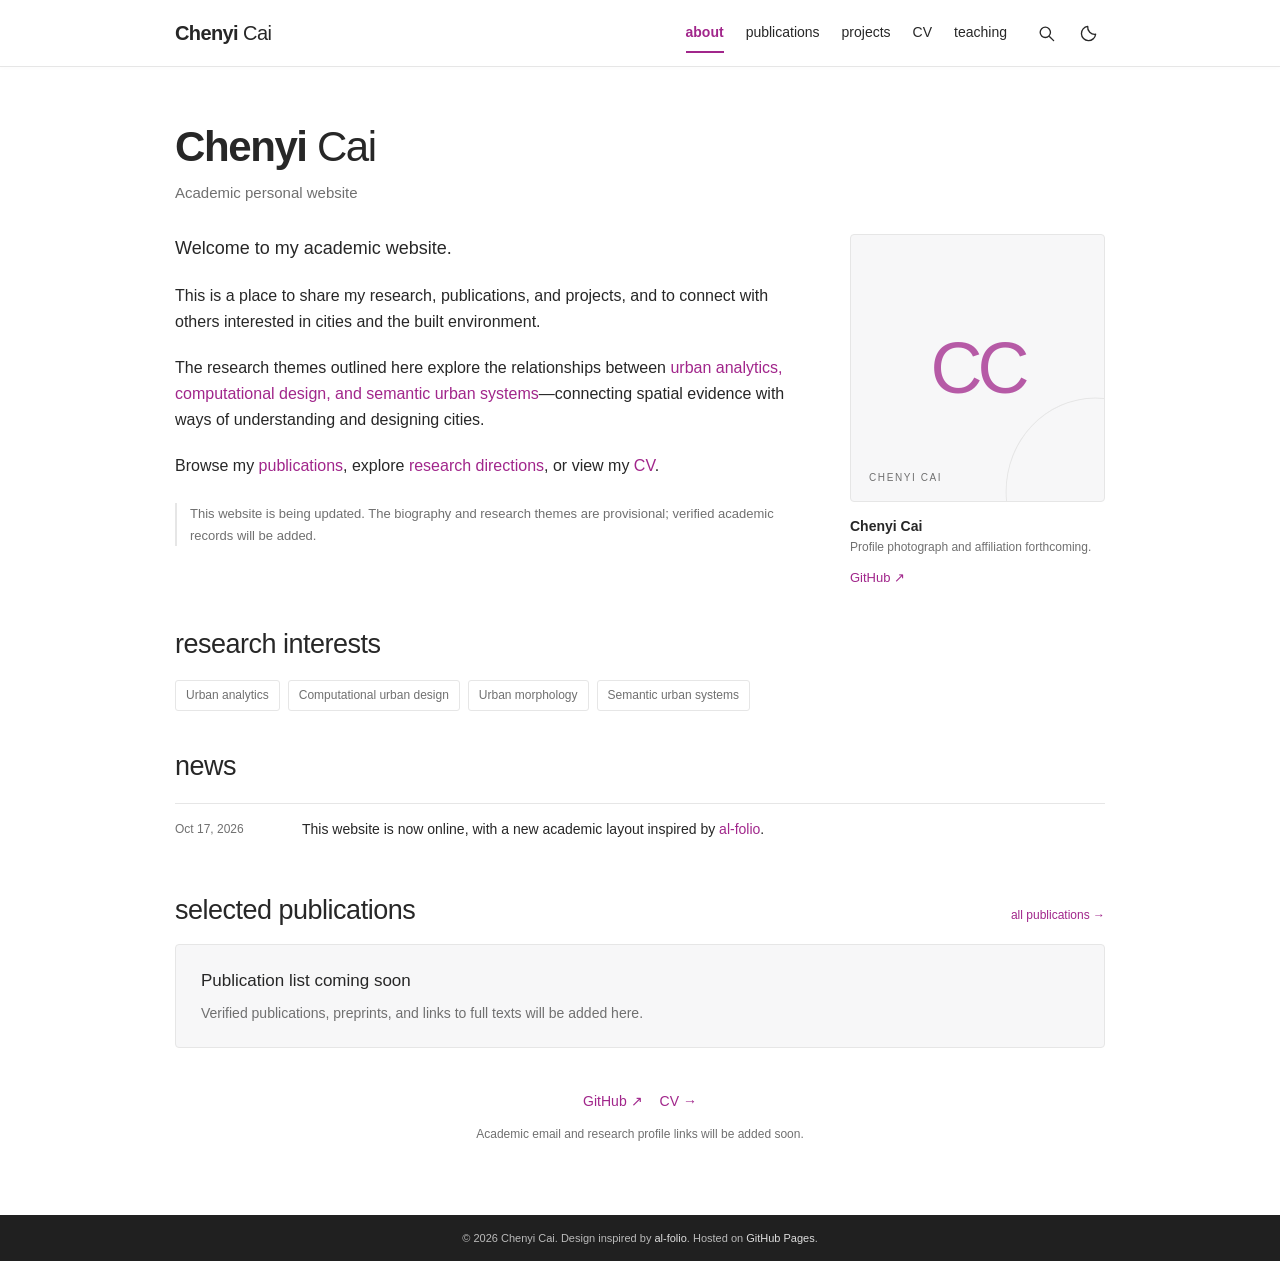
==== index.html @ 17c0b24f "Redesign academic site with al-folio-inspired English pages" ====
<!doctype html>
<html lang="en"><head><meta charset="utf-8"><meta name="viewport" content="width=device-width, initial-scale=1"><meta name="description" content="The academic personal website of Chenyi Cai. Research, publications, projects, CV, and teaching."><meta name="theme-color" content="#ffffff"><title>Chenyi Cai</title><link rel="canonical" href="https://chenyicai09.github.io/"><link rel="stylesheet" href="folio.css"><script src="folio.js" defer></script></head>
<body id="top" class="home"><a class="skip-link" href="#main">Skip to content</a>
<header class="site-header"><div class="nav-wrap"><a class="brand" href="./" aria-label="Chenyi Cai home"><strong>Chenyi</strong> Cai</a><nav class="site-nav" id="navigation" aria-label="Main navigation"><a href="./" aria-current="page">about</a><a href="publications.html">publications</a><a href="projects.html">projects</a><a href="cv.html">CV</a><a href="teaching.html">teaching</a></nav><div class="nav-tools"><button class="icon-button" data-search aria-label="Search website" title="Search (Ctrl / ⌘ K)"><svg viewBox="0 0 24 24" aria-hidden="true"><circle cx="10.5" cy="10.5" r="6.5"/><path d="m16 16 5 5"/></svg></button><button class="icon-button" data-theme aria-label="Switch color theme" aria-pressed="false"><svg viewBox="0 0 24 24" aria-hidden="true"><path d="M21 13a9 9 0 0 1-10-10 9 9 0 1 0 10 10Z"/></svg></button><button class="icon-button menu-toggle" data-menu aria-label="Toggle navigation" aria-controls="navigation" aria-expanded="false"><svg viewBox="0 0 24 24" aria-hidden="true"><path d="M4 6h16M4 12h16M4 18h16"/></svg></button></div></div></header>
<main class="container" id="main">
    <header class="page-heading"><h1><strong>Chenyi</strong> Cai</h1><p class="page-description">Academic personal website</p></header>
    <div class="profile-layout"><div class="biography">
      <p class="lead">Welcome to my academic website.</p>
      <p>This is a place to share my research, publications, and projects, and to connect with others interested in cities and the built environment.</p>
      <p>The research themes outlined here explore the relationships between <a href="projects.html">urban analytics, computational design, and semantic urban systems</a>—connecting spatial evidence with ways of understanding and designing cities.</p>
      <p>Browse my <a href="publications.html">publications</a>, explore <a href="projects.html">research directions</a>, or view my <a href="cv.html">CV</a>.</p>
      <p class="bio-note">This website is being updated. The biography and research themes are provisional; verified academic records will be added.</p>
    </div><figure class="profile-card"><div class="portrait" role="img" aria-label="CC monogram; profile photograph to be added"><span class="portrait-initials">CC</span><span class="portrait-label">Chenyi Cai</span></div><figcaption><strong>Chenyi Cai</strong><br>Profile photograph and affiliation forthcoming.<br><a class="profile-link" href="https://github.com/chenyicai09">GitHub ↗</a></figcaption></figure></div>
    <section class="section" aria-labelledby="research-title"><h2 id="research-title">research interests</h2><div class="topics"><span class="topic">Urban analytics</span><span class="topic">Computational urban design</span><span class="topic">Urban morphology</span><span class="topic">Semantic urban systems</span></div></section>
    <section class="section" aria-labelledby="news-title"><h2 id="news-title">news</h2><div class="news-row"><time datetime="2026-10-17">Oct 17, 2026</time><p>This website is now online, with a new academic layout inspired by <a href="https://github.com/alshedivat/al-folio">al-folio</a>.</p></div></section>
    <section class="section" aria-labelledby="selected-title"><div class="section-header"><h2 id="selected-title">selected publications</h2><a href="publications.html">all publications →</a></div><div class="empty-state"><h3>Publication list coming soon</h3><p>Verified publications, preprints, and links to full texts will be added here.</p></div></section>
    <div class="social-row"><a href="https://github.com/chenyicai09">GitHub ↗</a><a href="cv.html">CV →</a></div><p class="social-caption">Academic email and research profile links will be added soon.</p></main><footer class="site-footer"><p>© <span data-year>2026</span> Chenyi Cai. Design inspired by <a href="https://github.com/alshedivat/al-folio">al-folio</a>. Hosted on <a href="https://pages.github.com/">GitHub Pages</a>.</p></footer>
<dialog class="search-dialog" aria-label="Search website"><div class="search-top"><input id="site-search" type="search" placeholder="Search pages…" aria-label="Search pages" autocomplete="off"><button class="icon-button" data-close-search aria-label="Close search"><svg viewBox="0 0 24 24" aria-hidden="true"><path d="m6 6 12 12M6 18 18 6"/></svg></button></div><p class="search-hint" id="search-count" role="status" aria-live="polite"></p><ul class="search-results"></ul></dialog></body></html>
---- folio.css ----
:root{color-scheme:light;--bg:#fff;--text:#272727;--muted:#707070;--accent:#a1268b;--line:#e6e6e6;--soft:#f7f7f8;--header:rgba(255,255,255,.96);--footer:#202020}
*{box-sizing:border-box}html{scroll-behavior:smooth;scroll-padding-top:90px}body{margin:0;font-family:-apple-system,BlinkMacSystemFont,"Segoe UI",Roboto,Helvetica,Arial,sans-serif;font-size:16px;line-height:1.65;color:var(--text);background:var(--bg);min-height:100vh;display:flex;flex-direction:column}body.dark{color-scheme:dark;--bg:#1c1c1d;--text:#e4e4e4;--muted:#aaa;--accent:#e181cf;--line:#38383b;--soft:#252526;--header:rgba(28,28,29,.96);--footer:#141414}a{color:var(--accent);text-decoration:none}a:hover{text-decoration:underline}button,input{font:inherit}button{cursor:pointer}button,a,input{touch-action:manipulation}button:focus-visible,a:focus-visible,input:focus-visible{outline:2px solid var(--accent);outline-offset:5px}[hidden]{display:none!important}.skip-link{position:fixed;top:-100px;left:16px;background:var(--bg);padding:8px 16px;z-index:100}.skip-link:focus{top:12px}
.site-header{position:sticky;top:0;z-index:30;border-bottom:1px solid var(--line);box-shadow:0 1px 4px #00000005;background:var(--header);backdrop-filter:blur(12px)}.nav-wrap{max-width:980px;margin:auto;min-height:66px;padding:0 25px;display:flex;align-items:center;gap:22px}.brand{font-size:20px;letter-spacing:-.6px;color:var(--text);white-space:nowrap;font-weight:300}.brand strong{font-weight:650}.brand:hover{text-decoration:none}.site-nav{display:flex;gap:22px;margin-left:auto;align-items:center}.site-nav a{font-size:14px;color:var(--text);padding:19px 0;position:relative}.site-nav a[aria-current=page]{color:var(--accent);font-weight:600}.site-nav a[aria-current=page]:after{content:"";position:absolute;bottom:11px;left:0;right:0;height:2px;background:var(--accent)}.nav-tools{display:flex;gap:8px}.icon-button{display:grid;place-items:center;width:34px;height:36px;border:0;border-radius:5px;color:var(--text);background:transparent}.icon-button:hover{background:var(--soft)}.icon-button svg{width:19px;height:19px;fill:none;stroke:currentColor;stroke-width:1.7;stroke-linecap:round;stroke-linejoin:round}.menu-toggle{display:none}.container{width:min(100%,980px);padding:0 25px;margin:0 auto}main.container{flex:1;padding-top:48px;padding-bottom:70px}.page-heading{margin:0 0 28px}.page-heading h1{font-size:42px;font-weight:300;letter-spacing:-1.4px;line-height:1.2;margin:0 0 9px}.page-heading h1 strong{font-weight:650}.page-description{color:var(--muted);margin:0;font-size:15px}.profile-layout{display:grid;grid-template-columns:minmax(0,1fr) 255px;gap:42px}.biography p{margin:0 0 19px}.lead{font-size:18px;line-height:1.65}.bio-note{font-size:13px;color:var(--muted);border-left:2px solid var(--line);padding-left:13px;margin-top:24px!important}.profile-card{margin:0}.portrait{aspect-ratio:1/1.05;background:var(--soft);border:1px solid var(--line);border-radius:4px;display:grid;place-items:center;position:relative;overflow:hidden}.portrait:after{content:"";position:absolute;width:70%;height:70%;border:1px solid var(--line);border-radius:50%;transform:translate(45%,45%);right:0;bottom:0}.portrait-initials{font-size:72px;font-weight:200;letter-spacing:-5px;color:var(--accent);opacity:.75}.portrait-label{position:absolute;bottom:14px;left:18px;font-size:10px;letter-spacing:1.6px;text-transform:uppercase;color:var(--muted)}.profile-card figcaption{font-size:12px;line-height:1.65;color:var(--muted);margin-top:13px}.profile-card figcaption strong{color:var(--text);font-weight:600;font-size:14px}.profile-link{display:inline-flex;gap:6px;align-items:center;margin-top:9px;font-size:13px}.section{margin-top:38px}.section h2{font-size:27px;font-weight:400;line-height:1.3;margin:0 0 18px;letter-spacing:-.5px}.section-header{display:flex;justify-content:space-between;gap:20px;align-items:baseline}.section-header a{font-size:12px;white-space:nowrap}.section-header h2{margin-bottom:16px}.topics{display:flex;gap:8px;flex-wrap:wrap}.topic{font-size:12px;border:1px solid var(--line);border-radius:3px;padding:5px 10px;color:var(--muted);background:var(--bg)}.news-row{display:grid;grid-template-columns:105px 1fr;gap:22px;font-size:14px;border-top:1px solid var(--line);padding:14px 0}.news-row time{font-size:12px;color:var(--muted);padding-top:2px;white-space:nowrap}.news-row p{margin:0}.empty-state{border:1px solid var(--line);border-radius:4px;padding:22px 25px;background:var(--soft)}.empty-state h3{margin:0 0 7px;font-size:17px;font-weight:500}.empty-state p{margin:0;font-size:14px;color:var(--muted)}.social-row{display:flex;justify-content:center;gap:17px;align-items:center;margin:42px 0 12px}.social-row a{font-size:14px}.social-caption{text-align:center;color:var(--muted);font-size:12px;margin:0}
.page-intro{max-width:730px;color:var(--muted);margin:0 0 28px;font-size:15px}.subtle-label{text-transform:uppercase;letter-spacing:1.4px;font-size:10px;font-weight:600;color:var(--muted);margin:0 0 12px}.project-grid{display:grid;grid-template-columns:repeat(3,minmax(0,1fr));gap:20px}.project-card{border:1px solid var(--line);border-radius:4px;overflow:hidden}.project-body{padding:20px}.project-card h3{margin:0 0 9px;font-size:18px;font-weight:500;line-height:1.35}.project-card p{margin:0;color:var(--muted);font-size:13px}.project-art{height:145px;background:var(--soft);display:grid;place-items:center;overflow:hidden}.project-art svg{width:150px;height:110px;color:var(--accent);stroke:currentColor;fill:none;stroke-width:1.2;opacity:.65}.project-note{font-size:12px;color:var(--muted);margin-top:16px}.cv-layout{display:grid;grid-template-columns:145px 1fr;gap:35px}.cv-toc{position:sticky;top:100px;align-self:start;display:grid;gap:12px;font-size:13px;border-left:1px solid var(--line);padding-left:15px}.cv-toc a{color:var(--muted)}.cv-section{border:1px solid var(--line);border-radius:4px;padding:23px 26px;margin-bottom:20px;scroll-margin-top:90px}.cv-section h2{font-size:23px;font-weight:400;letter-spacing:-.4px;margin:0 0 15px}.cv-section p{margin:0;font-size:14px;color:var(--muted)}.cv-section dl{display:grid;grid-template-columns:100px 1fr;gap:8px;font-size:14px;margin:0}.cv-section dt{font-weight:600}.cv-section dd{margin:0;overflow-wrap:anywhere}.teaching-row{display:grid;grid-template-columns:160px 1fr;gap:25px;padding:24px 0;border-top:1px solid var(--line)}.teaching-row h2{margin:0;font-size:19px;font-weight:400}.teaching-row p{margin:0;font-size:14px;color:var(--muted)}.contact-box{margin-top:32px;padding-top:22px;border-top:1px solid var(--line);font-size:14px;color:var(--muted)}.contact-box h2{color:var(--text);font-size:25px;font-weight:400;margin:0 0 12px}.site-footer{background:var(--footer);color:#bbb;text-align:center;font-size:11px;line-height:1.7;padding:14px 20px}.site-footer a{color:#ddd}.site-footer p{margin:0}.search-dialog{width:min(580px,calc(100% - 32px));max-height:80vh;border:1px solid var(--line);border-radius:8px;padding:0;color:var(--text);background:var(--bg);box-shadow:0 20px 70px #0003}.search-dialog::backdrop{background:#0006;backdrop-filter:blur(3px)}.search-top{display:flex;gap:10px;align-items:center;border-bottom:1px solid var(--line);padding:14px 18px}.search-top input{min-width:0;flex:1;border:0;background:transparent;color:var(--text);font-size:17px}.search-hint{font-size:11px;color:var(--muted);margin:12px 18px}.search-results{list-style:none;padding:0 10px;margin:0 0 12px}.search-results a{display:block;border-radius:4px;padding:12px;color:var(--text)}.search-results a:hover{background:var(--soft);text-decoration:none}.search-results strong{display:block;font-size:15px;font-weight:500}.search-results span{font-size:12px;color:var(--muted)}
@media(min-width:1100px){.home main.container{padding-top:55px}}
@media(max-width:780px){.nav-wrap{flex-wrap:wrap;gap:10px;min-height:60px;padding:0 20px}.nav-tools{margin-left:auto}.menu-toggle{display:grid}.site-nav{display:none;width:100%;order:4;margin:0;border-top:1px solid var(--line);padding:7px 0 12px;gap:0;flex-wrap:wrap}.site-nav.open{display:flex}.site-nav a{padding:10px 16px 10px 0;width:33.333%}.site-nav a[aria-current=page]:after{display:none}.profile-layout{grid-template-columns:minmax(0,1fr) 200px;gap:25px}.container{padding:0 20px}.project-grid{grid-template-columns:1fr 1fr}.project-card:last-child{grid-column:1/-1}.cv-layout{grid-template-columns:1fr}.cv-toc{position:static;display:flex;flex-wrap:wrap;padding:0 0 15px;border-left:0;border-bottom:1px solid var(--line);gap:12px 20px}}
@media(max-width:540px){main.container{padding-top:30px;padding-bottom:45px}.page-heading h1{font-size:36px}.page-heading{margin-bottom:23px}.profile-layout{grid-template-columns:1fr}.profile-card{order:-1;display:grid;grid-template-columns:100px 1fr;gap:18px;align-items:center;margin-bottom:3px}.portrait{aspect-ratio:1}.portrait-initials{font-size:40px;letter-spacing:-3px}.portrait-label{display:none}.profile-card figcaption{margin:0}.lead{font-size:17px}.biography{font-size:15px}.section{margin-top:30px}.section h2{font-size:25px}.news-row{grid-template-columns:82px 1fr;gap:13px;font-size:13px}.news-row time{font-size:11px}.empty-state{padding:19px}.project-grid{grid-template-columns:1fr}.project-card:last-child{grid-column:auto}.project-art{height:125px}.cv-section{padding:20px}.cv-section dl{grid-template-columns:80px 1fr;font-size:13px}.teaching-row{grid-template-columns:1fr;gap:12px}.section-header{gap:10px}.section-header a{font-size:11px}.brand{font-size:19px}.site-footer{font-size:10px}}
@media(prefers-reduced-motion:reduce){html{scroll-behavior:auto}*,*:before,*:after{transition:none!important;animation:none!important}}
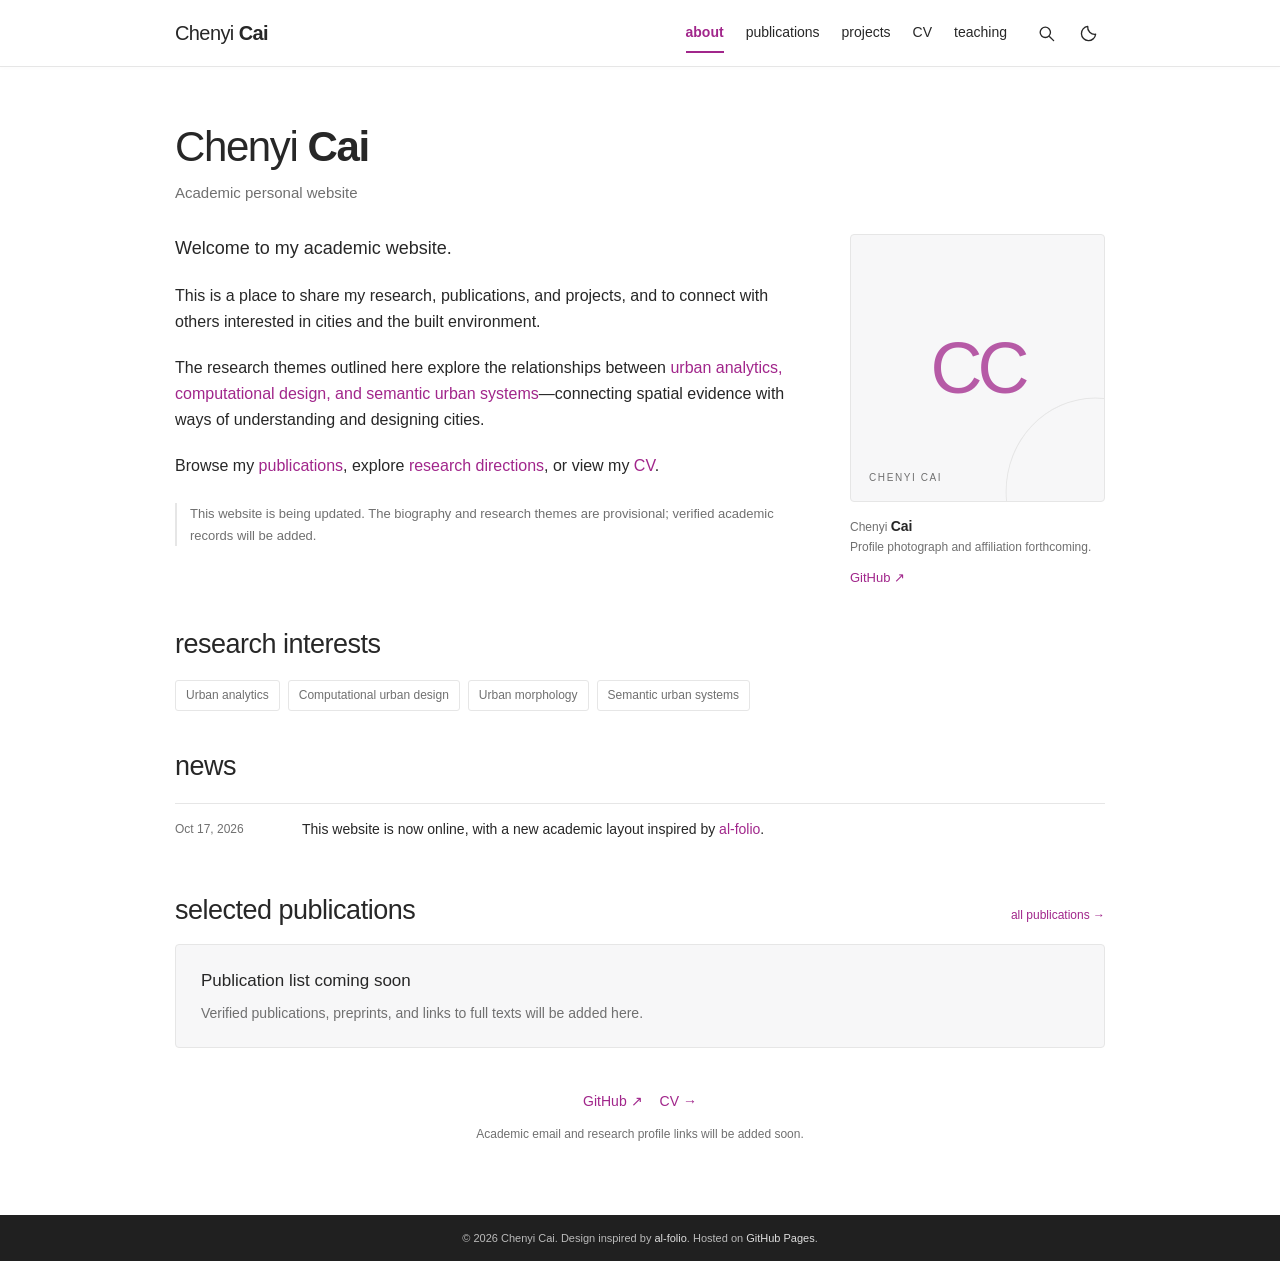
==== commit 574bee27: "Emphasize surname Cai across academic website" ====
--- a/index.html
+++ b/index.html
@@ -1,16 +1,16 @@
 <!doctype html>
 <html lang="en"><head><meta charset="utf-8"><meta name="viewport" content="width=device-width, initial-scale=1"><meta name="description" content="The academic personal website of Chenyi Cai. Research, publications, projects, CV, and teaching."><meta name="theme-color" content="#ffffff"><title>Chenyi Cai</title><link rel="canonical" href="https://chenyicai09.github.io/"><link rel="stylesheet" href="folio.css"><script src="folio.js" defer></script></head>
 <body id="top" class="home"><a class="skip-link" href="#main">Skip to content</a>
-<header class="site-header"><div class="nav-wrap"><a class="brand" href="./" aria-label="Chenyi Cai home"><strong>Chenyi</strong> Cai</a><nav class="site-nav" id="navigation" aria-label="Main navigation"><a href="./" aria-current="page">about</a><a href="publications.html">publications</a><a href="projects.html">projects</a><a href="cv.html">CV</a><a href="teaching.html">teaching</a></nav><div class="nav-tools"><button class="icon-button" data-search aria-label="Search website" title="Search (Ctrl / ⌘ K)"><svg viewBox="0 0 24 24" aria-hidden="true"><circle cx="10.5" cy="10.5" r="6.5"/><path d="m16 16 5 5"/></svg></button><button class="icon-button" data-theme aria-label="Switch color theme" aria-pressed="false"><svg viewBox="0 0 24 24" aria-hidden="true"><path d="M21 13a9 9 0 0 1-10-10 9 9 0 1 0 10 10Z"/></svg></button><button class="icon-button menu-toggle" data-menu aria-label="Toggle navigation" aria-controls="navigation" aria-expanded="false"><svg viewBox="0 0 24 24" aria-hidden="true"><path d="M4 6h16M4 12h16M4 18h16"/></svg></button></div></div></header>
+<header class="site-header"><div class="nav-wrap"><a class="brand" href="./" aria-label="Chenyi Cai home">Chenyi <strong>Cai</strong></a><nav class="site-nav" id="navigation" aria-label="Main navigation"><a href="./" aria-current="page">about</a><a href="publications.html">publications</a><a href="projects.html">projects</a><a href="cv.html">CV</a><a href="teaching.html">teaching</a></nav><div class="nav-tools"><button class="icon-button" data-search aria-label="Search website" title="Search (Ctrl / ⌘ K)"><svg viewBox="0 0 24 24" aria-hidden="true"><circle cx="10.5" cy="10.5" r="6.5"/><path d="m16 16 5 5"/></svg></button><button class="icon-button" data-theme aria-label="Switch color theme" aria-pressed="false"><svg viewBox="0 0 24 24" aria-hidden="true"><path d="M21 13a9 9 0 0 1-10-10 9 9 0 1 0 10 10Z"/></svg></button><button class="icon-button menu-toggle" data-menu aria-label="Toggle navigation" aria-controls="navigation" aria-expanded="false"><svg viewBox="0 0 24 24" aria-hidden="true"><path d="M4 6h16M4 12h16M4 18h16"/></svg></button></div></div></header>
 <main class="container" id="main">
-    <header class="page-heading"><h1><strong>Chenyi</strong> Cai</h1><p class="page-description">Academic personal website</p></header>
+    <header class="page-heading"><h1>Chenyi <strong>Cai</strong></h1><p class="page-description">Academic personal website</p></header>
     <div class="profile-layout"><div class="biography">
       <p class="lead">Welcome to my academic website.</p>
       <p>This is a place to share my research, publications, and projects, and to connect with others interested in cities and the built environment.</p>
       <p>The research themes outlined here explore the relationships between <a href="projects.html">urban analytics, computational design, and semantic urban systems</a>—connecting spatial evidence with ways of understanding and designing cities.</p>
       <p>Browse my <a href="publications.html">publications</a>, explore <a href="projects.html">research directions</a>, or view my <a href="cv.html">CV</a>.</p>
       <p class="bio-note">This website is being updated. The biography and research themes are provisional; verified academic records will be added.</p>
-    </div><figure class="profile-card"><div class="portrait" role="img" aria-label="CC monogram; profile photograph to be added"><span class="portrait-initials">CC</span><span class="portrait-label">Chenyi Cai</span></div><figcaption><strong>Chenyi Cai</strong><br>Profile photograph and affiliation forthcoming.<br><a class="profile-link" href="https://github.com/chenyicai09">GitHub ↗</a></figcaption></figure></div>
+    </div><figure class="profile-card"><div class="portrait" role="img" aria-label="CC monogram; profile photograph to be added"><span class="portrait-initials">CC</span><span class="portrait-label">Chenyi Cai</span></div><figcaption>Chenyi <strong>Cai</strong><br>Profile photograph and affiliation forthcoming.<br><a class="profile-link" href="https://github.com/chenyicai09">GitHub ↗</a></figcaption></figure></div>
     <section class="section" aria-labelledby="research-title"><h2 id="research-title">research interests</h2><div class="topics"><span class="topic">Urban analytics</span><span class="topic">Computational urban design</span><span class="topic">Urban morphology</span><span class="topic">Semantic urban systems</span></div></section>
     <section class="section" aria-labelledby="news-title"><h2 id="news-title">news</h2><div class="news-row"><time datetime="2026-10-17">Oct 17, 2026</time><p>This website is now online, with a new academic layout inspired by <a href="https://github.com/alshedivat/al-folio">al-folio</a>.</p></div></section>
     <section class="section" aria-labelledby="selected-title"><div class="section-header"><h2 id="selected-title">selected publications</h2><a href="publications.html">all publications →</a></div><div class="empty-state"><h3>Publication list coming soon</h3><p>Verified publications, preprints, and links to full texts will be added here.</p></div></section>
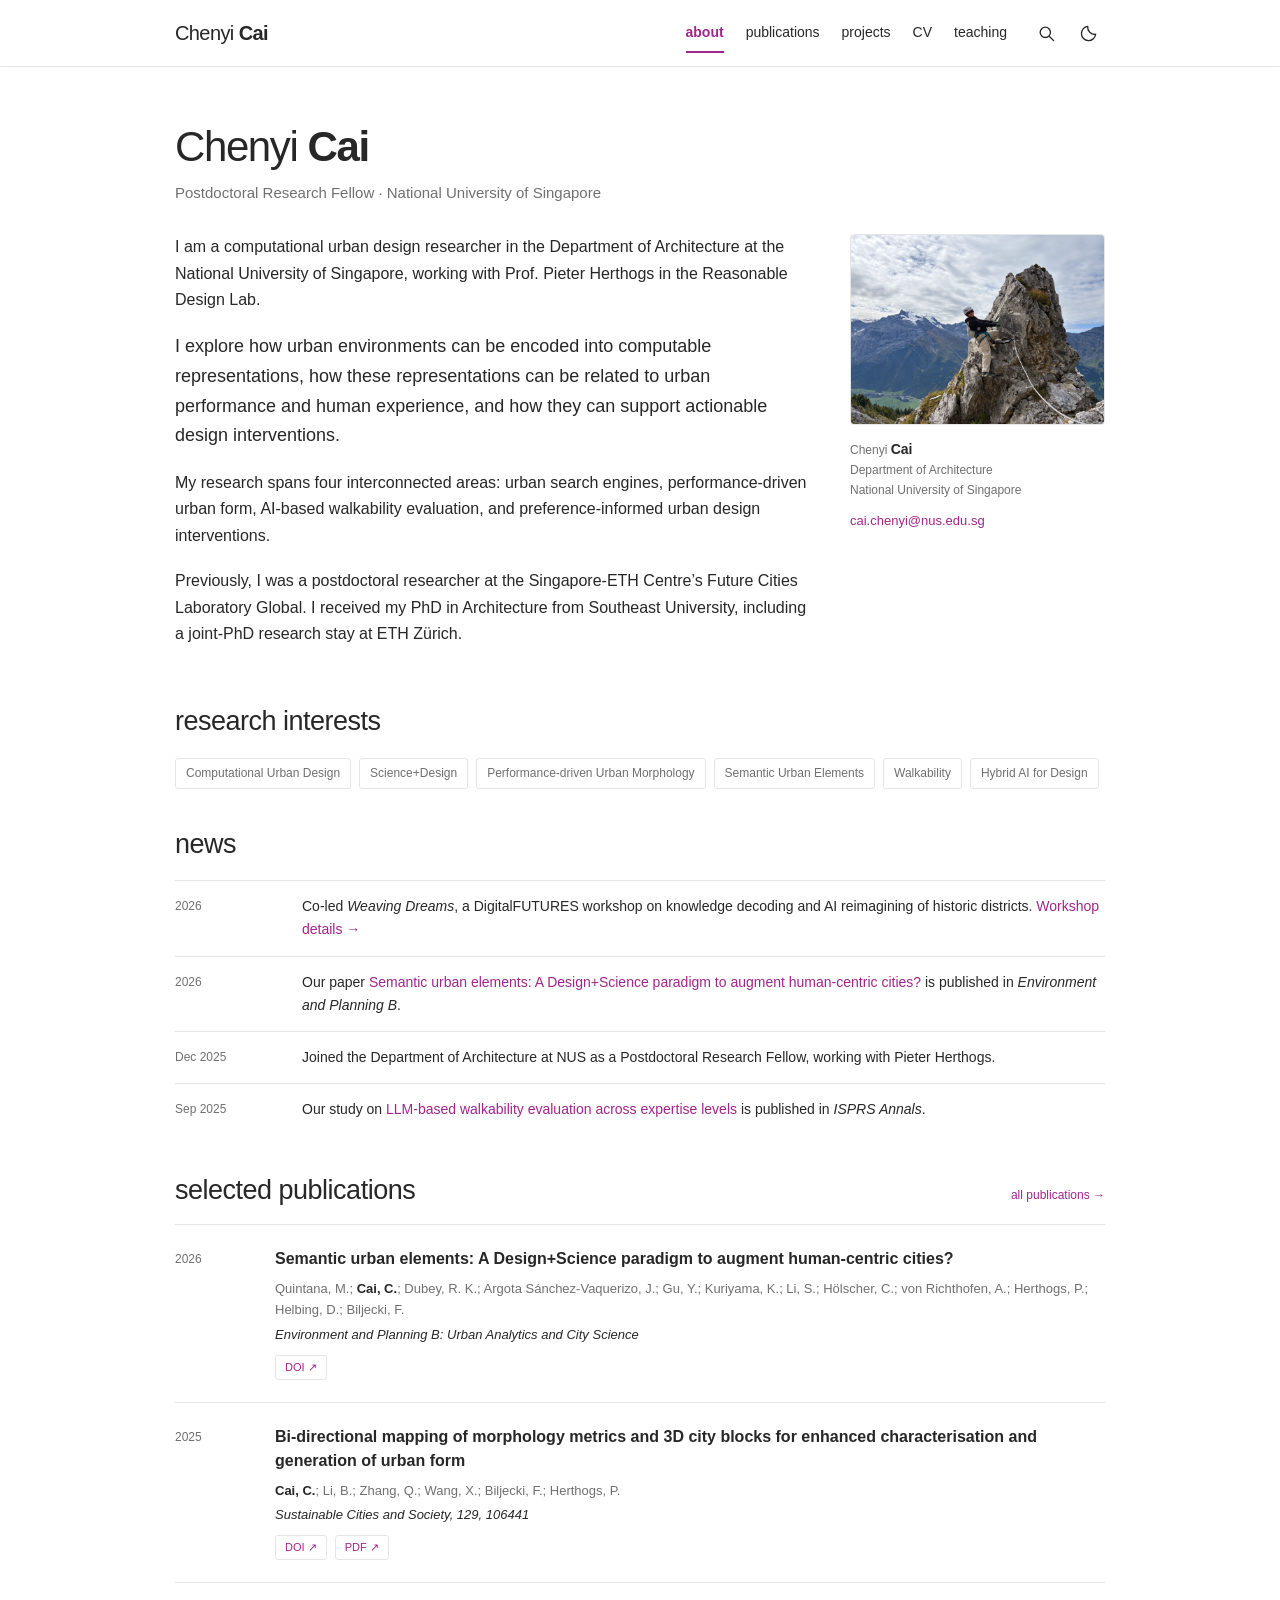
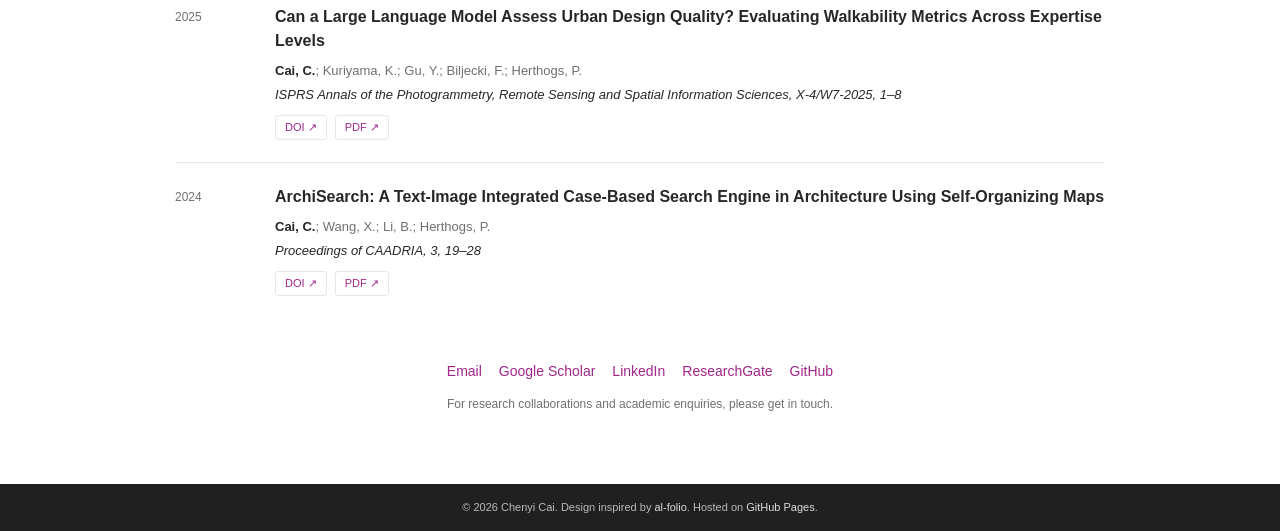
==== commit faeb423f: "Populate academic profile, publications, CV and teaching Add the approved English biography, researc" ====
--- a/index.html
+++ b/index.html
@@ -1,18 +1,20 @@
 <!doctype html>
-<html lang="en"><head><meta charset="utf-8"><meta name="viewport" content="width=device-width, initial-scale=1"><meta name="description" content="The academic personal website of Chenyi Cai. Research, publications, projects, CV, and teaching."><meta name="theme-color" content="#ffffff"><title>Chenyi Cai</title><link rel="canonical" href="https://chenyicai09.github.io/"><link rel="stylesheet" href="folio.css"><script src="folio.js" defer></script></head>
+<html lang="en"><head><meta charset="utf-8"><meta name="viewport" content="width=device-width, initial-scale=1"><meta name="description" content="The academic personal website of Chenyi Cai. Research, publications, projects, CV, and teaching."><meta name="theme-color" content="#ffffff"><title>Chenyi Cai</title><link rel="canonical" href="https://chenyicai09.github.io/"><link rel="stylesheet" href="folio.css"><link rel="stylesheet" href="academic.css"><script src="folio.js" defer></script></head>
 <body id="top" class="home"><a class="skip-link" href="#main">Skip to content</a>
 <header class="site-header"><div class="nav-wrap"><a class="brand" href="./" aria-label="Chenyi Cai home">Chenyi <strong>Cai</strong></a><nav class="site-nav" id="navigation" aria-label="Main navigation"><a href="./" aria-current="page">about</a><a href="publications.html">publications</a><a href="projects.html">projects</a><a href="cv.html">CV</a><a href="teaching.html">teaching</a></nav><div class="nav-tools"><button class="icon-button" data-search aria-label="Search website" title="Search (Ctrl / ⌘ K)"><svg viewBox="0 0 24 24" aria-hidden="true"><circle cx="10.5" cy="10.5" r="6.5"/><path d="m16 16 5 5"/></svg></button><button class="icon-button" data-theme aria-label="Switch color theme" aria-pressed="false"><svg viewBox="0 0 24 24" aria-hidden="true"><path d="M21 13a9 9 0 0 1-10-10 9 9 0 1 0 10 10Z"/></svg></button><button class="icon-button menu-toggle" data-menu aria-label="Toggle navigation" aria-controls="navigation" aria-expanded="false"><svg viewBox="0 0 24 24" aria-hidden="true"><path d="M4 6h16M4 12h16M4 18h16"/></svg></button></div></div></header>
-<main class="container" id="main">
-    <header class="page-heading"><h1>Chenyi <strong>Cai</strong></h1><p class="page-description">Academic personal website</p></header>
-    <div class="profile-layout"><div class="biography">
-      <p class="lead">Welcome to my academic website.</p>
-      <p>This is a place to share my research, publications, and projects, and to connect with others interested in cities and the built environment.</p>
-      <p>The research themes outlined here explore the relationships between <a href="projects.html">urban analytics, computational design, and semantic urban systems</a>—connecting spatial evidence with ways of understanding and designing cities.</p>
-      <p>Browse my <a href="publications.html">publications</a>, explore <a href="projects.html">research directions</a>, or view my <a href="cv.html">CV</a>.</p>
-      <p class="bio-note">This website is being updated. The biography and research themes are provisional; verified academic records will be added.</p>
-    </div><figure class="profile-card"><div class="portrait" role="img" aria-label="CC monogram; profile photograph to be added"><span class="portrait-initials">CC</span><span class="portrait-label">Chenyi Cai</span></div><figcaption>Chenyi <strong>Cai</strong><br>Profile photograph and affiliation forthcoming.<br><a class="profile-link" href="https://github.com/chenyicai09">GitHub ↗</a></figcaption></figure></div>
-    <section class="section" aria-labelledby="research-title"><h2 id="research-title">research interests</h2><div class="topics"><span class="topic">Urban analytics</span><span class="topic">Computational urban design</span><span class="topic">Urban morphology</span><span class="topic">Semantic urban systems</span></div></section>
-    <section class="section" aria-labelledby="news-title"><h2 id="news-title">news</h2><div class="news-row"><time datetime="2026-10-17">Oct 17, 2026</time><p>This website is now online, with a new academic layout inspired by <a href="https://github.com/alshedivat/al-folio">al-folio</a>.</p></div></section>
-    <section class="section" aria-labelledby="selected-title"><div class="section-header"><h2 id="selected-title">selected publications</h2><a href="publications.html">all publications →</a></div><div class="empty-state"><h3>Publication list coming soon</h3><p>Verified publications, preprints, and links to full texts will be added here.</p></div></section>
-    <div class="social-row"><a href="https://github.com/chenyicai09">GitHub ↗</a><a href="cv.html">CV →</a></div><p class="social-caption">Academic email and research profile links will be added soon.</p></main><footer class="site-footer"><p>© <span data-year>2026</span> Chenyi Cai. Design inspired by <a href="https://github.com/alshedivat/al-folio">al-folio</a>. Hosted on <a href="https://pages.github.com/">GitHub Pages</a>.</p></footer>
+<main class="container" id="main"><header class="page-heading"><h1>Chenyi <strong>Cai</strong></h1><p class="page-description">Postdoctoral Research Fellow · National University of Singapore</p></header>
+ <div class="profile-layout"><div class="biography">
+ <p>I am a computational urban design researcher in the Department of Architecture at the National University of Singapore, working with Prof. Pieter Herthogs in the Reasonable Design Lab.</p>
+ <p class="lead">I explore how urban environments can be encoded into computable representations, how these representations can be related to urban performance and human experience, and how they can support actionable design interventions.</p>
+ <p>My research spans four interconnected areas: urban search engines, performance-driven urban form, AI-based walkability evaluation, and preference-informed urban design interventions.</p>
+ <p>Previously, I was a postdoctoral researcher at the Singapore-ETH Centre’s Future Cities Laboratory Global. I received my PhD in Architecture from Southeast University, including a joint-PhD research stay at ETH Zürich.</p>
+ </div><figure class="profile-card"><img class="profile-photo" src="profile.png" alt="Chenyi Cai in the mountains" width="1448" height="1086" fetchpriority="high"><figcaption>Chenyi <strong>Cai</strong><br>Department of Architecture<br>National University of Singapore<br><a class="profile-link" href="mailto:cai.chenyi@nus.edu.sg">cai.chenyi@nus.edu.sg</a></figcaption></figure></div>
+ <section class="section" aria-labelledby="research-title"><h2 id="research-title">research interests</h2><div class="topics"><span class="topic">Computational Urban Design</span><span class="topic">Science+Design</span><span class="topic">Performance-driven Urban Morphology</span><span class="topic">Semantic Urban Elements</span><span class="topic">Walkability</span><span class="topic">Hybrid AI for Design</span></div></section>
+ <section class="section" aria-labelledby="news-title"><h2 id="news-title">news</h2>
+ <div class="news-row"><time datetime="2026">2026</time><p>Co-led <em>Weaving Dreams</em>, a DigitalFUTURES workshop on knowledge decoding and AI reimagining of historic districts. <a href="teaching.html#workshops">Workshop details →</a></p></div>
+ <div class="news-row"><time datetime="2026">2026</time><p>Our paper <a href="https://doi.org/10.1177/23998083261448244">Semantic urban elements: A Design+Science paradigm to augment human-centric cities?</a> is published in <em>Environment and Planning B</em>.</p></div>
+ <div class="news-row"><time datetime="2025-12">Dec 2025</time><p>Joined the Department of Architecture at NUS as a Postdoctoral Research Fellow, working with Pieter Herthogs.</p></div>
+ <div class="news-row"><time datetime="2025-09">Sep 2025</time><p>Our study on <a href="https://doi.org/10.5194/isprs-annals-X-4-W7-2025-1-2025">LLM-based walkability evaluation across expertise levels</a> is published in <em>ISPRS Annals</em>.</p></div></section>
+ <section class="section" aria-labelledby="selected-title"><div class="section-header"><h2 id="selected-title">selected publications</h2><a href="publications.html">all publications →</a></div><div class="publication-list"><article class="publication"><div class="publication-year">2026</div><div><h3><a href="https://doi.org/10.1177/23998083261448244">Semantic urban elements: A Design+Science paradigm to augment human-centric cities?</a></h3><p class="publication-authors">Quintana, M.; <strong>Cai, C.</strong>; Dubey, R. K.; Argota Sánchez-Vaquerizo, J.; Gu, Y.; Kuriyama, K.; Li, S.; Hölscher, C.; von Richthofen, A.; Herthogs, P.; Helbing, D.; Biljecki, F.</p><p class="publication-venue"><em>Environment and Planning B: Urban Analytics and City Science</em></p><div class="publication-links"><a href="https://doi.org/10.1177/23998083261448244">DOI ↗</a></div></div></article><article class="publication"><div class="publication-year">2025</div><div><h3><a href="https://doi.org/10.1016/j.scs.2025.106441">Bi-directional mapping of morphology metrics and 3D city blocks for enhanced characterisation and generation of urban form</a></h3><p class="publication-authors"><strong>Cai, C.</strong>; Li, B.; Zhang, Q.; Wang, X.; Biljecki, F.; Herthogs, P.</p><p class="publication-venue"><em>Sustainable Cities and Society, 129, 106441</em></p><div class="publication-links"><a href="https://doi.org/10.1016/j.scs.2025.106441">DOI ↗</a><a href="https://filipbiljecki.com/publications/2025_scs_bidirectional.pdf">PDF ↗</a></div></div></article><article class="publication"><div class="publication-year">2025</div><div><h3><a href="https://doi.org/10.5194/isprs-annals-X-4-W7-2025-1-2025">Can a Large Language Model Assess Urban Design Quality? Evaluating Walkability Metrics Across Expertise Levels</a></h3><p class="publication-authors"><strong>Cai, C.</strong>; Kuriyama, K.; Gu, Y.; Biljecki, F.; Herthogs, P.</p><p class="publication-venue"><em>ISPRS Annals of the Photogrammetry, Remote Sensing and Spatial Information Sciences, X-4/W7-2025, 1–8</em></p><div class="publication-links"><a href="https://doi.org/10.5194/isprs-annals-X-4-W7-2025-1-2025">DOI ↗</a><a href="https://isprs-annals.copernicus.org/articles/X-4-W7-2025/1/2025/isprs-annals-X-4-W7-2025-1-2025.pdf">PDF ↗</a></div></div></article><article class="publication"><div class="publication-year">2024</div><div><h3><a href="https://doi.org/10.52842/conf.caadria.2024.3.019">ArchiSearch: A Text-Image Integrated Case-Based Search Engine in Architecture Using Self-Organizing Maps</a></h3><p class="publication-authors"><strong>Cai, C.</strong>; Wang, X.; Li, B.; Herthogs, P.</p><p class="publication-venue"><em>Proceedings of CAADRIA, 3, 19–28</em></p><div class="publication-links"><a href="https://doi.org/10.52842/conf.caadria.2024.3.019">DOI ↗</a><a href="https://caadria2024.org/wp-content/uploads/2024/04/501-ARCHISEARCH.pdf">PDF ↗</a></div></div></article></div></section>
+ <div class="social-row academic-social"><a href="mailto:cai.chenyi@nus.edu.sg">Email</a><a href="https://scholar.google.com/citations?user=DV1nKooAAAAJ&amp;hl=en">Google Scholar</a><a href="https://www.linkedin.com/in/chenyi-cai-680943201/">LinkedIn</a><a href="https://www.researchgate.net/profile/Chenyi-Cai-4">ResearchGate</a><a href="https://github.com/chenyicai09">GitHub</a></div><p class="social-caption">For research collaborations and academic enquiries, please get in touch.</p></main><footer class="site-footer"><p>© <span data-year>2026</span> Chenyi Cai. Design inspired by <a href="https://github.com/alshedivat/al-folio">al-folio</a>. Hosted on <a href="https://pages.github.com/">GitHub Pages</a>.</p></footer>
 <dialog class="search-dialog" aria-label="Search website"><div class="search-top"><input id="site-search" type="search" placeholder="Search pages…" aria-label="Search pages" autocomplete="off"><button class="icon-button" data-close-search aria-label="Close search"><svg viewBox="0 0 24 24" aria-hidden="true"><path d="m6 6 12 12M6 18 18 6"/></svg></button></div><p class="search-hint" id="search-count" role="status" aria-live="polite"></p><ul class="search-results"></ul></dialog></body></html>
--- a/academic.css
+++ b/academic.css
@@ -0,0 +1,6 @@
+/* Loaded only by About, Publications, CV and Teaching; Projects is unchanged. */
+.profile-photo{display:block;width:100%;height:auto;aspect-ratio:4/3;object-fit:cover;border-radius:4px;border:1px solid var(--line)}
+.academic-social{flex-wrap:wrap}.academic-jump{display:flex;gap:12px 24px;flex-wrap:wrap;border-bottom:1px solid var(--line);padding-bottom:18px;font-size:13px}
+.publication{display:grid;grid-template-columns:78px minmax(0,1fr);gap:22px;border-top:1px solid var(--line);padding:22px 0}.publication-year{font-size:12px;color:var(--muted);padding-top:3px}.publication h3{font-size:16px;line-height:1.5;font-weight:550;margin:0 0 7px}.publication h3 a{color:var(--text)}.publication h3 a:hover{color:var(--accent)}.publication p{font-size:13px;margin:3px 0;line-height:1.65}.publication-authors{color:var(--muted)}.publication-authors strong{color:var(--text);font-weight:600}.publication .publication-note{font-size:11px;color:var(--muted)}.publication-links{display:flex;gap:8px;margin-top:10px}.publication-links a{font-size:11px;border:1px solid var(--line);border-radius:3px;padding:2px 9px}.publication-links a:hover{border-color:var(--accent)}
+.academic-entry{padding:18px 0;border-bottom:1px solid var(--line)}.academic-entry:first-child{padding-top:0}.academic-entry:last-child{border-bottom:0;padding-bottom:0}.academic-entry h3{font-size:16px;font-weight:550;line-height:1.5;margin:4px 0 5px}.academic-entry p{font-size:14px;color:var(--muted);margin:6px 0 0}.academic-entry .entry-date{font-size:12px;color:var(--accent);margin:0}.academic-entry .entry-place{color:var(--text);font-size:13px;margin:0 0 7px}.academic-list{padding-left:19px;font-size:14px;line-height:1.8;margin:0}.academic-list li+li{margin-top:12px}.cv-crosslinks{display:flex;flex-wrap:wrap;gap:12px 24px;margin-top:20px;font-size:13px}.cv-section strong{font-weight:600}
+@media(max-width:540px){.profile-card{grid-template-columns:120px minmax(0,1fr);gap:15px}.profile-photo{aspect-ratio:4/3}.profile-card figcaption{font-size:11px}.profile-link{font-size:11px;overflow-wrap:anywhere}.publication{grid-template-columns:1fr;gap:5px;padding:19px 0}.publication h3{font-size:15px}.publication-year{font-size:11px}.publication-authors{font-size:12px!important}.academic-jump{gap:10px 18px}.academic-social{gap:12px}.academic-social a{font-size:12px}.cv-section{padding:18px}.academic-entry h3{font-size:15px}}
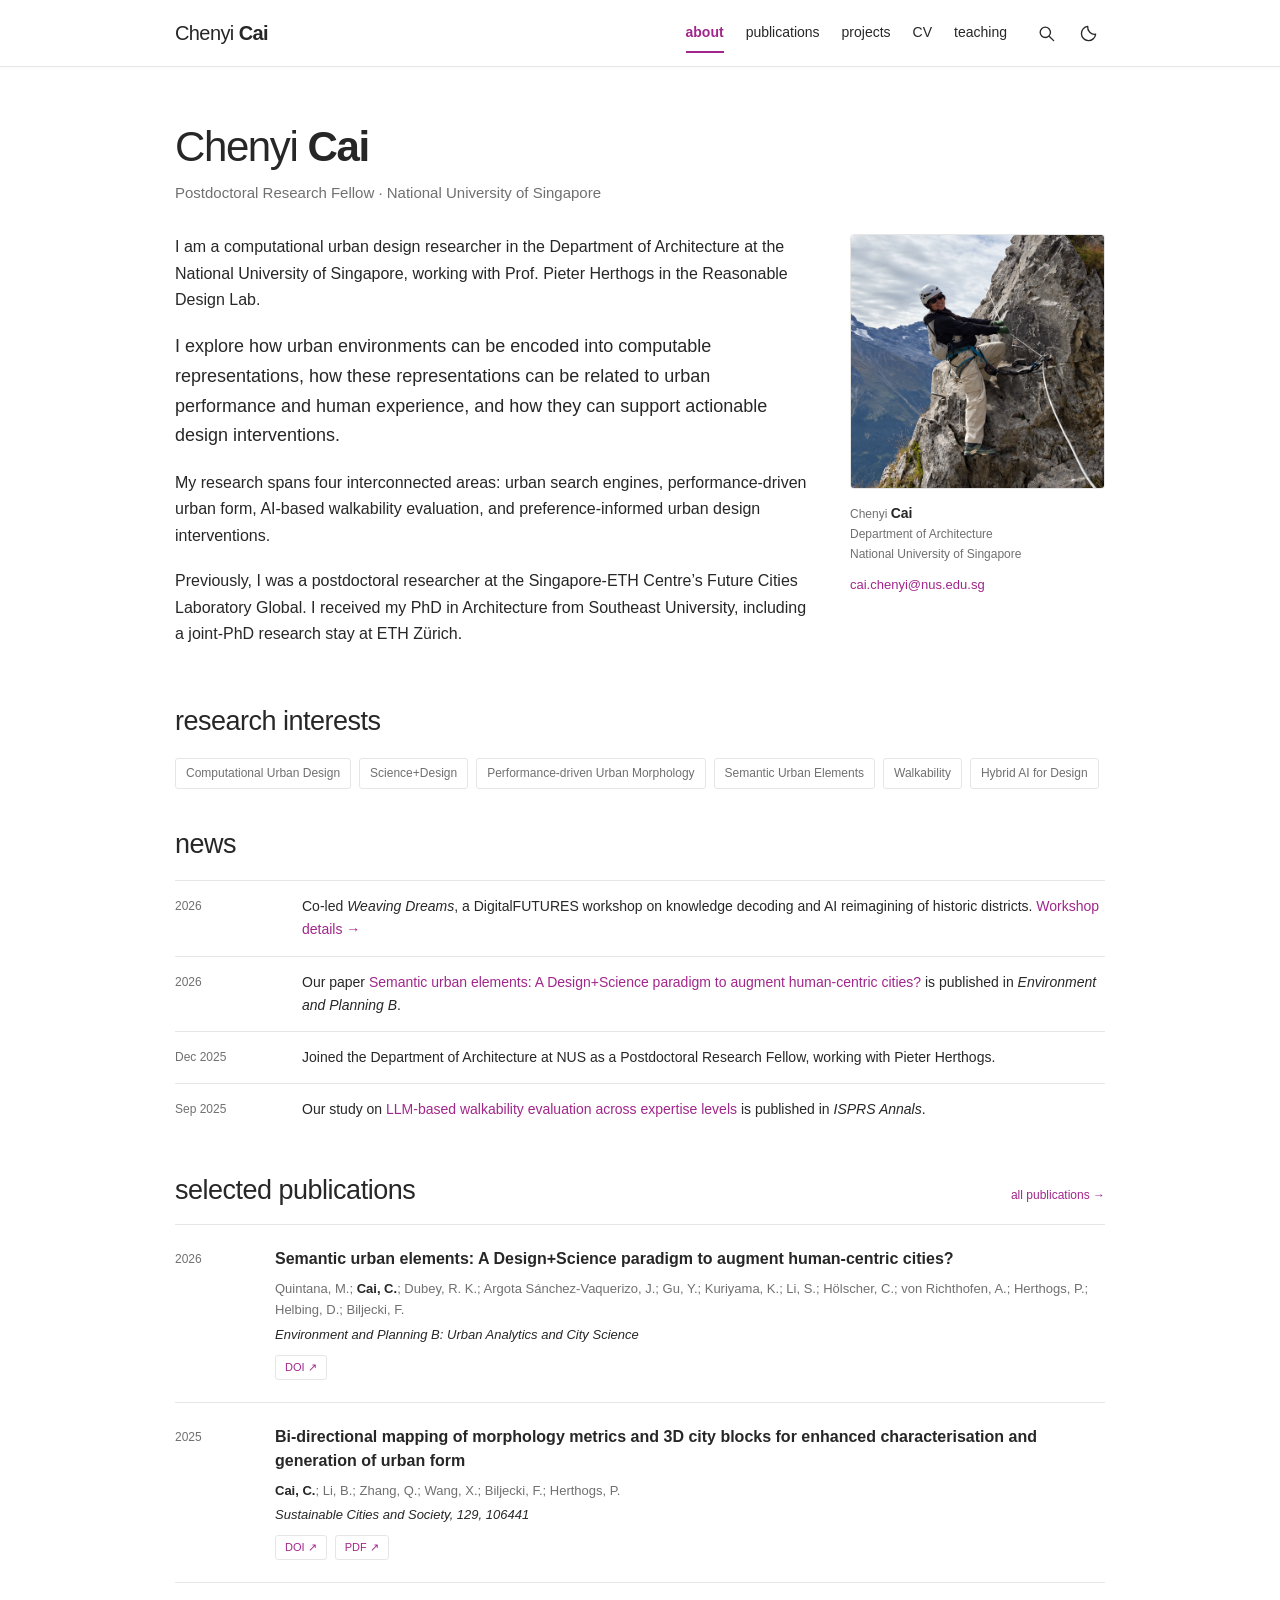
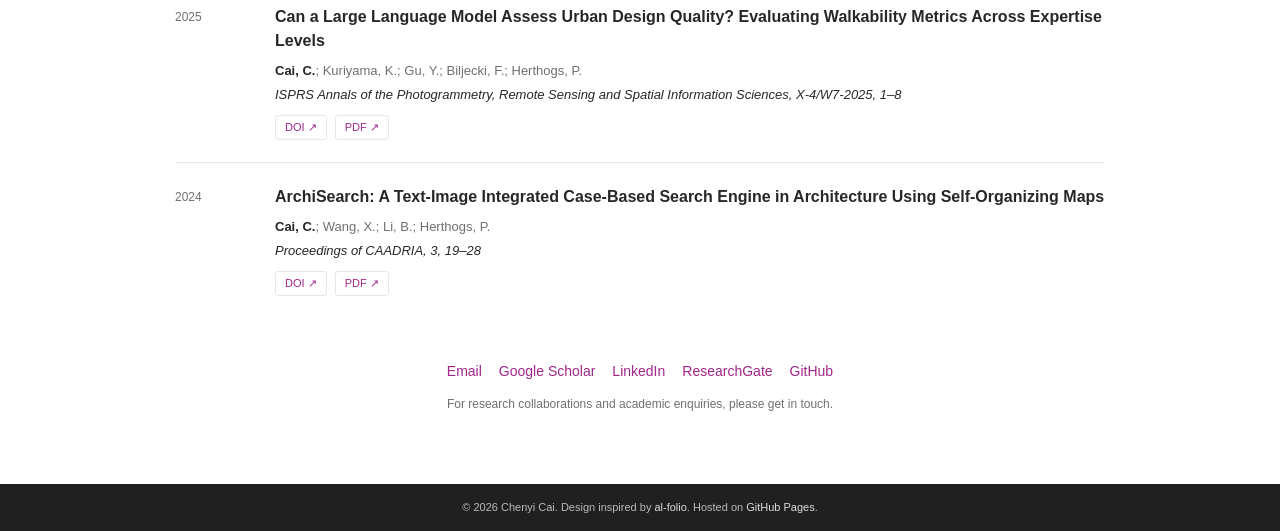
==== commit 2fe2405e: "Crop profile photo to emphasize the person" ====
--- a/index.html
+++ b/index.html
@@ -8,7 +8,7 @@
  <p class="lead">I explore how urban environments can be encoded into computable representations, how these representations can be related to urban performance and human experience, and how they can support actionable design interventions.</p>
  <p>My research spans four interconnected areas: urban search engines, performance-driven urban form, AI-based walkability evaluation, and preference-informed urban design interventions.</p>
  <p>Previously, I was a postdoctoral researcher at the Singapore-ETH Centre’s Future Cities Laboratory Global. I received my PhD in Architecture from Southeast University, including a joint-PhD research stay at ETH Zürich.</p>
- </div><figure class="profile-card"><img class="profile-photo" src="profile.png" alt="Chenyi Cai in the mountains" width="1448" height="1086" fetchpriority="high"><figcaption>Chenyi <strong>Cai</strong><br>Department of Architecture<br>National University of Singapore<br><a class="profile-link" href="mailto:cai.chenyi@nus.edu.sg">cai.chenyi@nus.edu.sg</a></figcaption></figure></div>
+ </div><figure class="profile-card"><div class="profile-photo-frame"><img class="profile-photo" src="profile.png" alt="Chenyi Cai climbing in the mountains" width="1448" height="1086" fetchpriority="high"></div><figcaption>Chenyi <strong>Cai</strong><br>Department of Architecture<br>National University of Singapore<br><a class="profile-link" href="mailto:cai.chenyi@nus.edu.sg">cai.chenyi@nus.edu.sg</a></figcaption></figure></div>
  <section class="section" aria-labelledby="research-title"><h2 id="research-title">research interests</h2><div class="topics"><span class="topic">Computational Urban Design</span><span class="topic">Science+Design</span><span class="topic">Performance-driven Urban Morphology</span><span class="topic">Semantic Urban Elements</span><span class="topic">Walkability</span><span class="topic">Hybrid AI for Design</span></div></section>
  <section class="section" aria-labelledby="news-title"><h2 id="news-title">news</h2>
  <div class="news-row"><time datetime="2026">2026</time><p>Co-led <em>Weaving Dreams</em>, a DigitalFUTURES workshop on knowledge decoding and AI reimagining of historic districts. <a href="teaching.html#workshops">Workshop details →</a></p></div>
--- a/academic.css
+++ b/academic.css
@@ -1,5 +1,8 @@
 /* Loaded only by About, Publications, CV and Teaching; Projects is unchanged. */
 .profile-photo{display:block;width:100%;height:auto;aspect-ratio:4/3;object-fit:cover;border-radius:4px;border:1px solid var(--line)}
+/* Display the original photo's 600px square at (480,290); preserve original pixels. */
+.profile-photo-frame{position:relative;aspect-ratio:1;overflow:hidden;border-radius:4px;border:1px solid var(--line)}
+.profile-photo-frame .profile-photo{position:absolute;width:241.333333%;max-width:none;height:181%;left:-80%;top:-48.333333%;aspect-ratio:auto;border:0;border-radius:0}
 .academic-social{flex-wrap:wrap}.academic-jump{display:flex;gap:12px 24px;flex-wrap:wrap;border-bottom:1px solid var(--line);padding-bottom:18px;font-size:13px}
 .publication{display:grid;grid-template-columns:78px minmax(0,1fr);gap:22px;border-top:1px solid var(--line);padding:22px 0}.publication-year{font-size:12px;color:var(--muted);padding-top:3px}.publication h3{font-size:16px;line-height:1.5;font-weight:550;margin:0 0 7px}.publication h3 a{color:var(--text)}.publication h3 a:hover{color:var(--accent)}.publication p{font-size:13px;margin:3px 0;line-height:1.65}.publication-authors{color:var(--muted)}.publication-authors strong{color:var(--text);font-weight:600}.publication .publication-note{font-size:11px;color:var(--muted)}.publication-links{display:flex;gap:8px;margin-top:10px}.publication-links a{font-size:11px;border:1px solid var(--line);border-radius:3px;padding:2px 9px}.publication-links a:hover{border-color:var(--accent)}
 .academic-entry{padding:18px 0;border-bottom:1px solid var(--line)}.academic-entry:first-child{padding-top:0}.academic-entry:last-child{border-bottom:0;padding-bottom:0}.academic-entry h3{font-size:16px;font-weight:550;line-height:1.5;margin:4px 0 5px}.academic-entry p{font-size:14px;color:var(--muted);margin:6px 0 0}.academic-entry .entry-date{font-size:12px;color:var(--accent);margin:0}.academic-entry .entry-place{color:var(--text);font-size:13px;margin:0 0 7px}.academic-list{padding-left:19px;font-size:14px;line-height:1.8;margin:0}.academic-list li+li{margin-top:12px}.cv-crosslinks{display:flex;flex-wrap:wrap;gap:12px 24px;margin-top:20px;font-size:13px}.cv-section strong{font-weight:600}
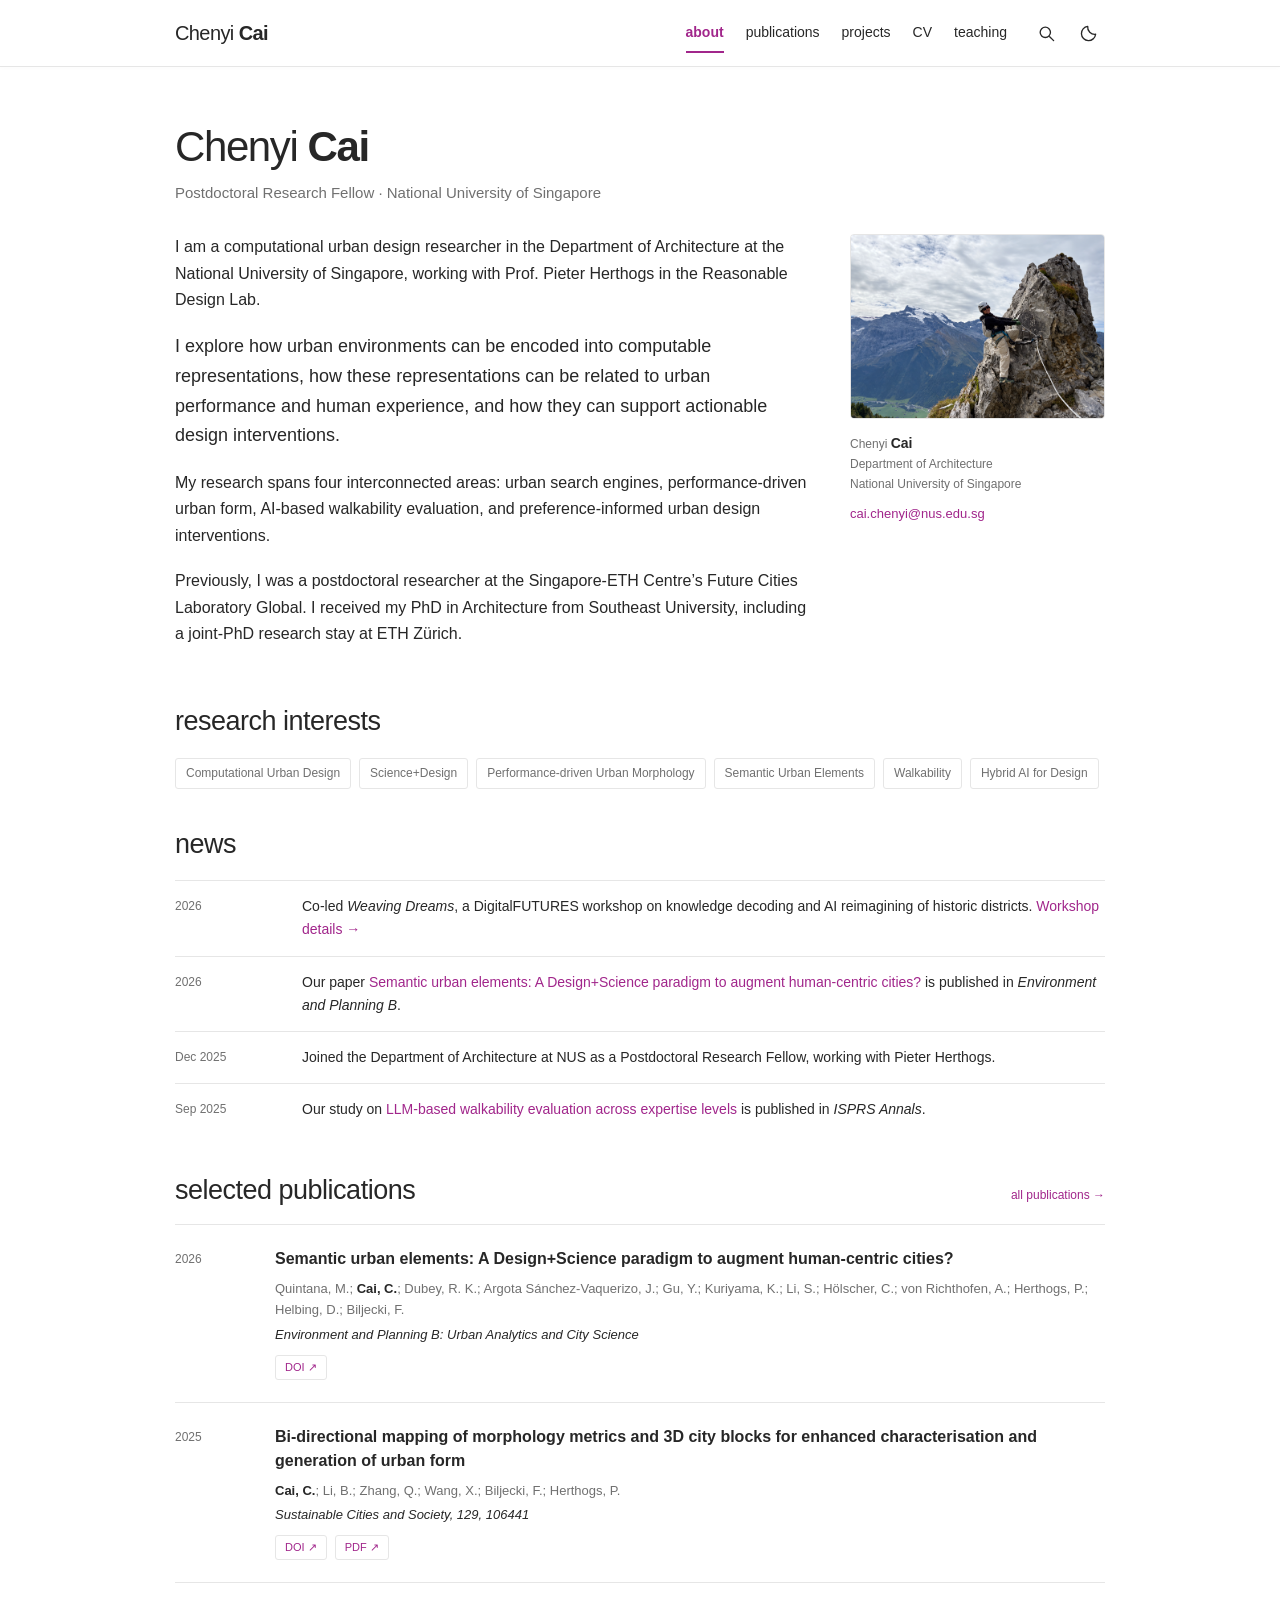
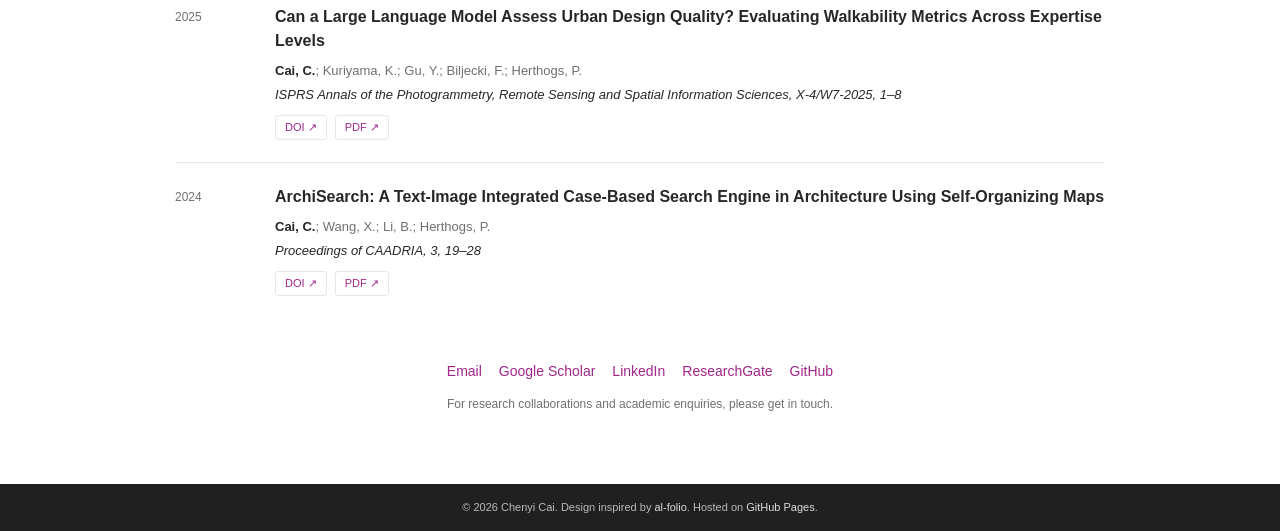
==== commit 58a8fa5a: "Display current original profile photo without crop" ====
--- a/index.html
+++ b/index.html
@@ -8,7 +8,7 @@
  <p class="lead">I explore how urban environments can be encoded into computable representations, how these representations can be related to urban performance and human experience, and how they can support actionable design interventions.</p>
  <p>My research spans four interconnected areas: urban search engines, performance-driven urban form, AI-based walkability evaluation, and preference-informed urban design interventions.</p>
  <p>Previously, I was a postdoctoral researcher at the Singapore-ETH Centre’s Future Cities Laboratory Global. I received my PhD in Architecture from Southeast University, including a joint-PhD research stay at ETH Zürich.</p>
- </div><figure class="profile-card"><div class="profile-photo-frame"><img class="profile-photo" src="profile.png" alt="Chenyi Cai climbing in the mountains" width="1448" height="1086" fetchpriority="high"></div><figcaption>Chenyi <strong>Cai</strong><br>Department of Architecture<br>National University of Singapore<br><a class="profile-link" href="mailto:cai.chenyi@nus.edu.sg">cai.chenyi@nus.edu.sg</a></figcaption></figure></div>
+ </div><figure class="profile-card"><img class="profile-photo" src="profile-original.png" alt="Chenyi Cai climbing in the mountains" width="1258" height="908" fetchpriority="high"><figcaption>Chenyi <strong>Cai</strong><br>Department of Architecture<br>National University of Singapore<br><a class="profile-link" href="mailto:cai.chenyi@nus.edu.sg">cai.chenyi@nus.edu.sg</a></figcaption></figure></div>
  <section class="section" aria-labelledby="research-title"><h2 id="research-title">research interests</h2><div class="topics"><span class="topic">Computational Urban Design</span><span class="topic">Science+Design</span><span class="topic">Performance-driven Urban Morphology</span><span class="topic">Semantic Urban Elements</span><span class="topic">Walkability</span><span class="topic">Hybrid AI for Design</span></div></section>
  <section class="section" aria-labelledby="news-title"><h2 id="news-title">news</h2>
  <div class="news-row"><time datetime="2026">2026</time><p>Co-led <em>Weaving Dreams</em>, a DigitalFUTURES workshop on knowledge decoding and AI reimagining of historic districts. <a href="teaching.html#workshops">Workshop details →</a></p></div>
--- a/academic.css
+++ b/academic.css
@@ -1,8 +1,5 @@
 /* Loaded only by About, Publications, CV and Teaching; Projects is unchanged. */
-.profile-photo{display:block;width:100%;height:auto;aspect-ratio:4/3;object-fit:cover;border-radius:4px;border:1px solid var(--line)}
-/* Display the original photo's 600px square at (480,290); preserve original pixels. */
-.profile-photo-frame{position:relative;aspect-ratio:1;overflow:hidden;border-radius:4px;border:1px solid var(--line)}
-.profile-photo-frame .profile-photo{position:absolute;width:241.333333%;max-width:none;height:181%;left:-80%;top:-48.333333%;aspect-ratio:auto;border:0;border-radius:0}
+.profile-card .profile-photo{display:block;width:100%;height:auto;aspect-ratio:auto;object-fit:contain;border-radius:4px;border:1px solid var(--line)}
 .academic-social{flex-wrap:wrap}.academic-jump{display:flex;gap:12px 24px;flex-wrap:wrap;border-bottom:1px solid var(--line);padding-bottom:18px;font-size:13px}
 .publication{display:grid;grid-template-columns:78px minmax(0,1fr);gap:22px;border-top:1px solid var(--line);padding:22px 0}.publication-year{font-size:12px;color:var(--muted);padding-top:3px}.publication h3{font-size:16px;line-height:1.5;font-weight:550;margin:0 0 7px}.publication h3 a{color:var(--text)}.publication h3 a:hover{color:var(--accent)}.publication p{font-size:13px;margin:3px 0;line-height:1.65}.publication-authors{color:var(--muted)}.publication-authors strong{color:var(--text);font-weight:600}.publication .publication-note{font-size:11px;color:var(--muted)}.publication-links{display:flex;gap:8px;margin-top:10px}.publication-links a{font-size:11px;border:1px solid var(--line);border-radius:3px;padding:2px 9px}.publication-links a:hover{border-color:var(--accent)}
 .academic-entry{padding:18px 0;border-bottom:1px solid var(--line)}.academic-entry:first-child{padding-top:0}.academic-entry:last-child{border-bottom:0;padding-bottom:0}.academic-entry h3{font-size:16px;font-weight:550;line-height:1.5;margin:4px 0 5px}.academic-entry p{font-size:14px;color:var(--muted);margin:6px 0 0}.academic-entry .entry-date{font-size:12px;color:var(--accent);margin:0}.academic-entry .entry-place{color:var(--text);font-size:13px;margin:0 0 7px}.academic-list{padding-left:19px;font-size:14px;line-height:1.8;margin:0}.academic-list li+li{margin-top:12px}.cv-crosslinks{display:flex;flex-wrap:wrap;gap:12px 24px;margin-top:20px;font-size:13px}.cv-section strong{font-weight:600}
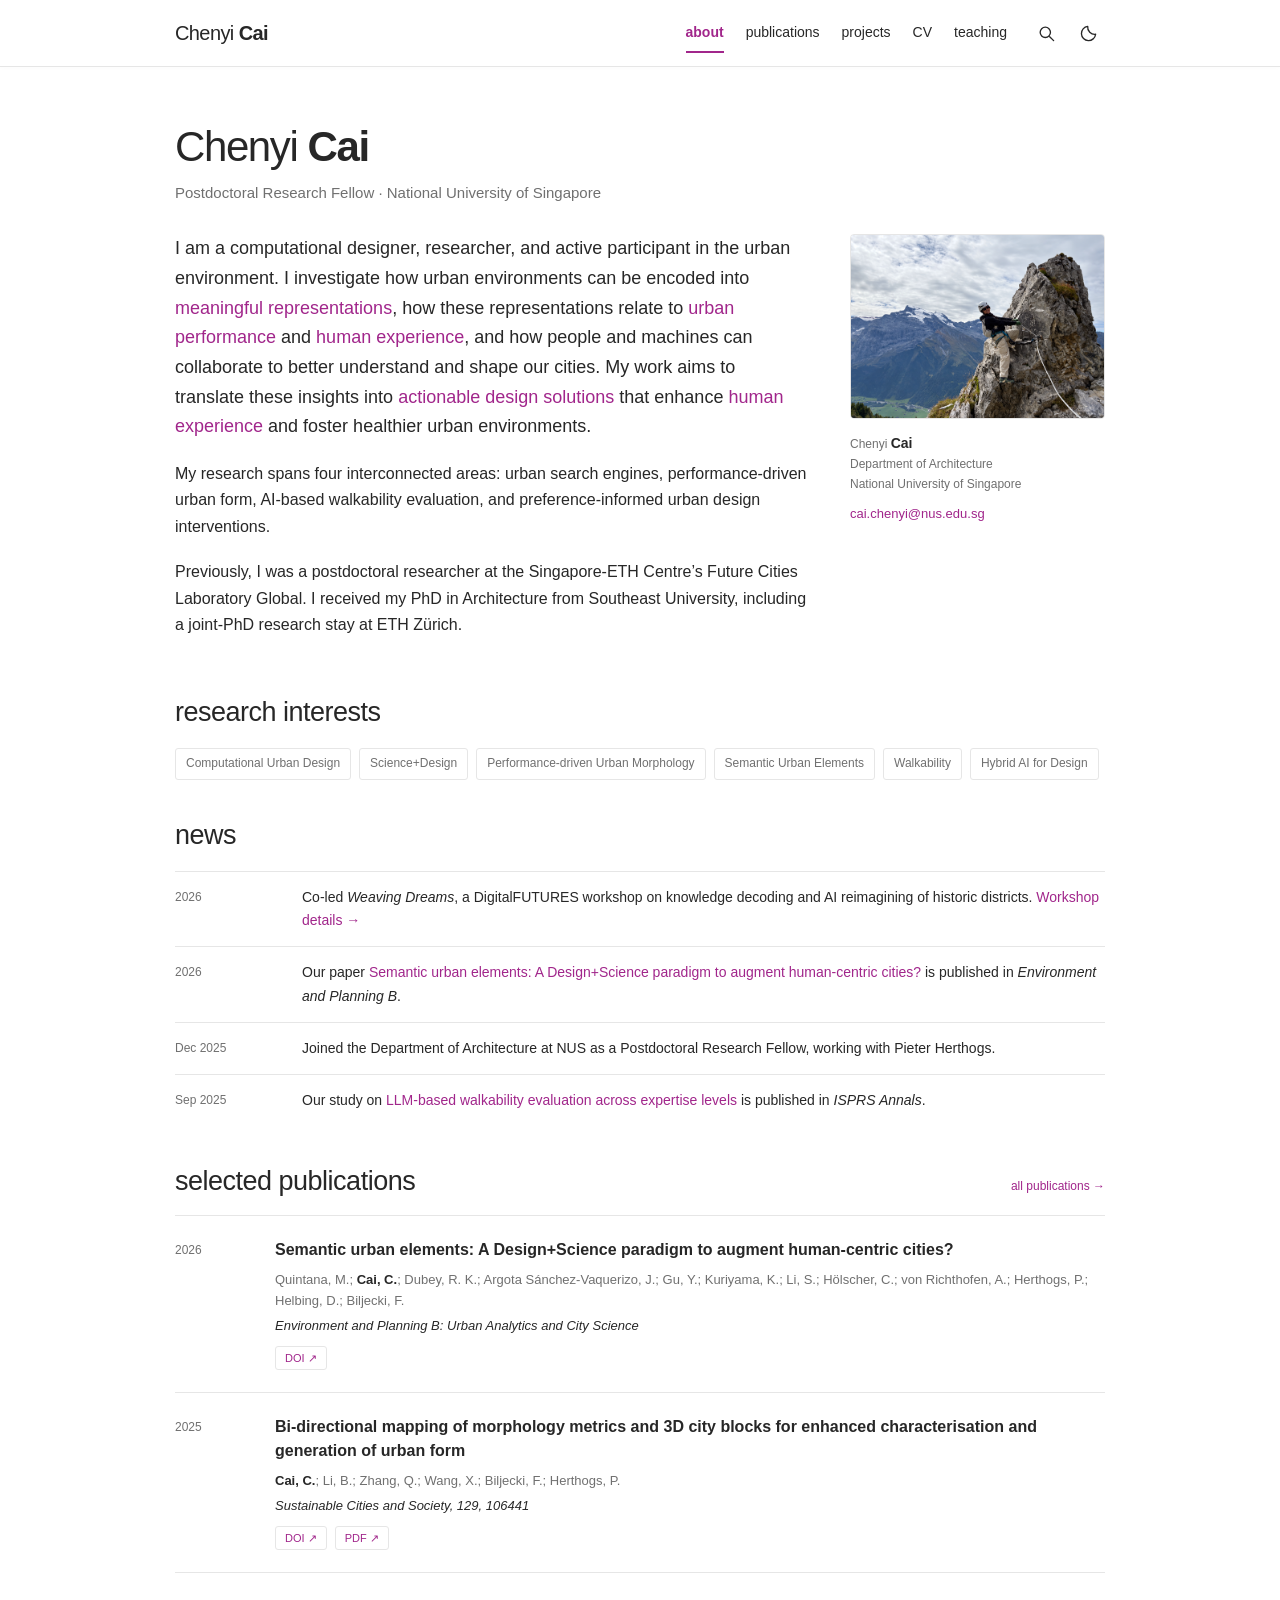
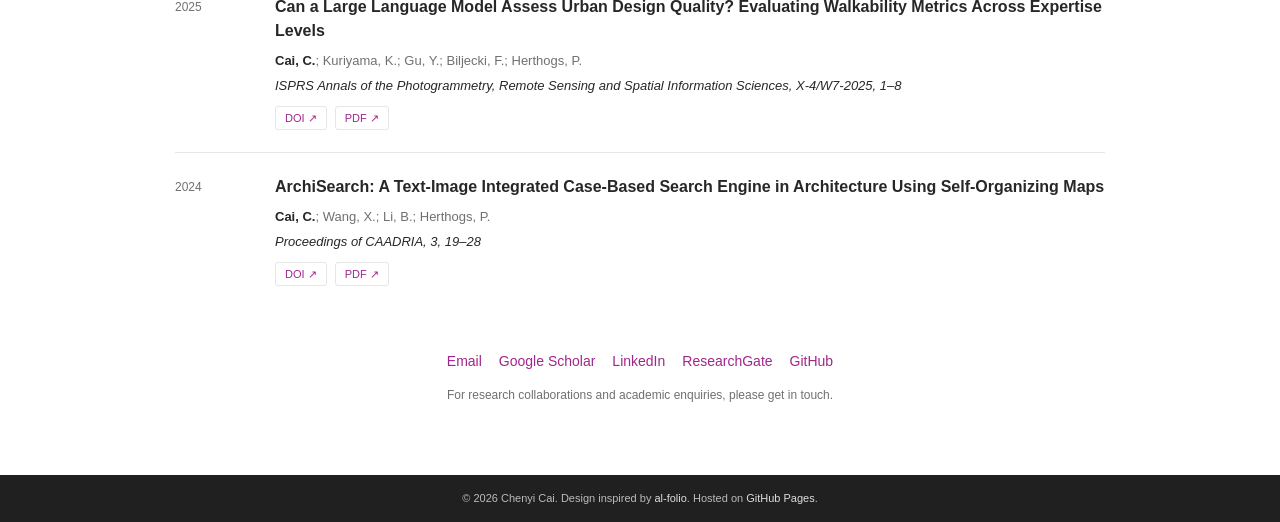
==== commit f1e62fd1: "Update biography and highlight research themes" ====
--- a/index.html
+++ b/index.html
@@ -4,11 +4,10 @@
 <header class="site-header"><div class="nav-wrap"><a class="brand" href="./" aria-label="Chenyi Cai home">Chenyi <strong>Cai</strong></a><nav class="site-nav" id="navigation" aria-label="Main navigation"><a href="./" aria-current="page">about</a><a href="publications.html">publications</a><a href="projects.html">projects</a><a href="cv.html">CV</a><a href="teaching.html">teaching</a></nav><div class="nav-tools"><button class="icon-button" data-search aria-label="Search website" title="Search (Ctrl / ⌘ K)"><svg viewBox="0 0 24 24" aria-hidden="true"><circle cx="10.5" cy="10.5" r="6.5"/><path d="m16 16 5 5"/></svg></button><button class="icon-button" data-theme aria-label="Switch color theme" aria-pressed="false"><svg viewBox="0 0 24 24" aria-hidden="true"><path d="M21 13a9 9 0 0 1-10-10 9 9 0 1 0 10 10Z"/></svg></button><button class="icon-button menu-toggle" data-menu aria-label="Toggle navigation" aria-controls="navigation" aria-expanded="false"><svg viewBox="0 0 24 24" aria-hidden="true"><path d="M4 6h16M4 12h16M4 18h16"/></svg></button></div></div></header>
 <main class="container" id="main"><header class="page-heading"><h1>Chenyi <strong>Cai</strong></h1><p class="page-description">Postdoctoral Research Fellow · National University of Singapore</p></header>
  <div class="profile-layout"><div class="biography">
- <p>I am a computational urban design researcher in the Department of Architecture at the National University of Singapore, working with Prof. Pieter Herthogs in the Reasonable Design Lab.</p>
- <p class="lead">I explore how urban environments can be encoded into computable representations, how these representations can be related to urban performance and human experience, and how they can support actionable design interventions.</p>
+ <p class="lead">I am a computational designer, researcher, and active participant in the urban environment. I investigate how urban environments can be encoded into <span style="color:var(--accent)">meaningful representations</span>, how these representations relate to <span style="color:var(--accent)">urban performance</span> and <span style="color:var(--accent)">human experience</span>, and how people and machines can collaborate to better understand and shape our cities. My work aims to translate these insights into <span style="color:var(--accent)">actionable design solutions</span> that enhance <span style="color:var(--accent)">human experience</span> and foster healthier urban environments.</p>
  <p>My research spans four interconnected areas: urban search engines, performance-driven urban form, AI-based walkability evaluation, and preference-informed urban design interventions.</p>
  <p>Previously, I was a postdoctoral researcher at the Singapore-ETH Centre’s Future Cities Laboratory Global. I received my PhD in Architecture from Southeast University, including a joint-PhD research stay at ETH Zürich.</p>
- </div><figure class="profile-card"><img class="profile-photo" src="profile-original.png" alt="Chenyi Cai climbing in the mountains" width="1258" height="908" fetchpriority="high"><figcaption>Chenyi <strong>Cai</strong><br>Department of Architecture<br>National University of Singapore<br><a class="profile-link" href="mailto:cai.chenyi@nus.edu.sg">cai.chenyi@nus.edu.sg</a></figcaption></figure></div>
+ </div><figure class="profile-card"><img class="profile-photo" src="profile-original.png" alt="Chenyi Cai climbing in the mountains" width="1258" height="908" style="width:100%;height:auto;aspect-ratio:auto;object-fit:contain" fetchpriority="high"><figcaption>Chenyi <strong>Cai</strong><br>Department of Architecture<br>National University of Singapore<br><a class="profile-link" href="mailto:cai.chenyi@nus.edu.sg">cai.chenyi@nus.edu.sg</a></figcaption></figure></div>
  <section class="section" aria-labelledby="research-title"><h2 id="research-title">research interests</h2><div class="topics"><span class="topic">Computational Urban Design</span><span class="topic">Science+Design</span><span class="topic">Performance-driven Urban Morphology</span><span class="topic">Semantic Urban Elements</span><span class="topic">Walkability</span><span class="topic">Hybrid AI for Design</span></div></section>
  <section class="section" aria-labelledby="news-title"><h2 id="news-title">news</h2>
  <div class="news-row"><time datetime="2026">2026</time><p>Co-led <em>Weaving Dreams</em>, a DigitalFUTURES workshop on knowledge decoding and AI reimagining of historic districts. <a href="teaching.html#workshops">Workshop details →</a></p></div>
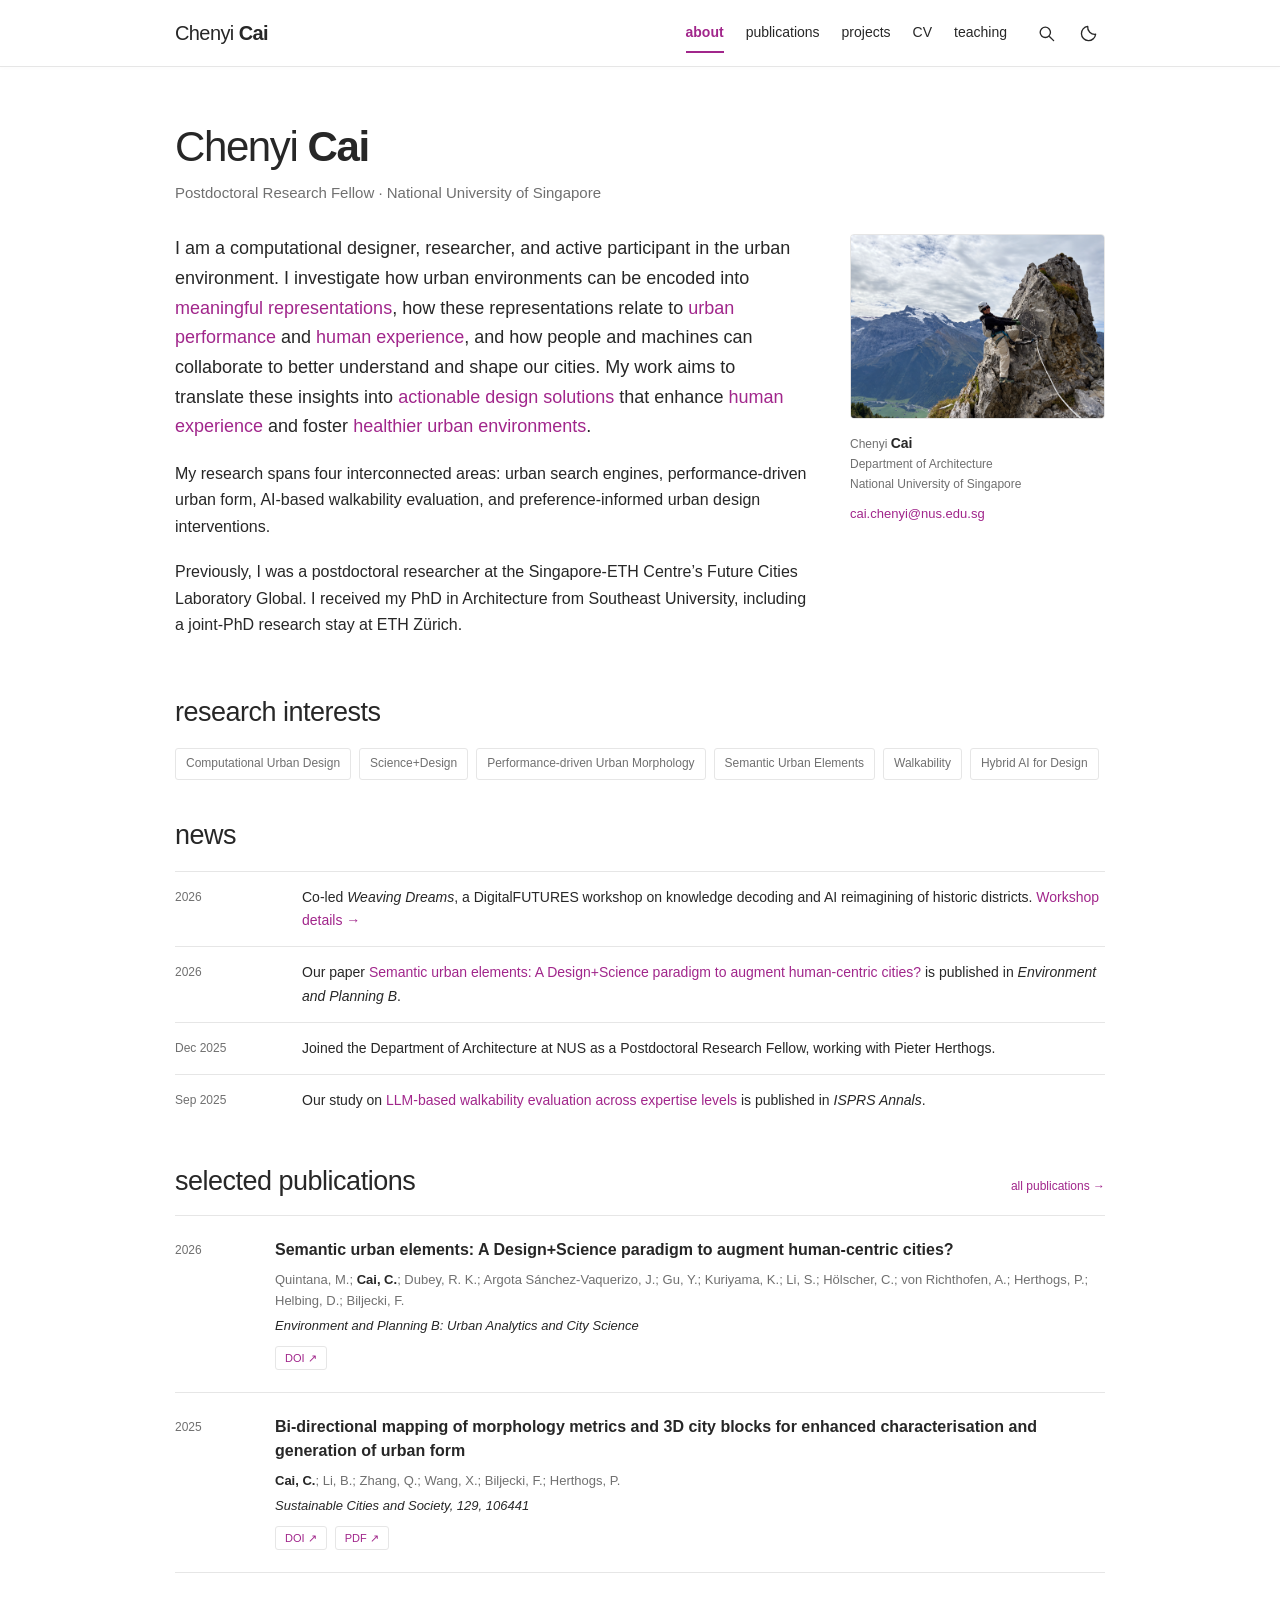
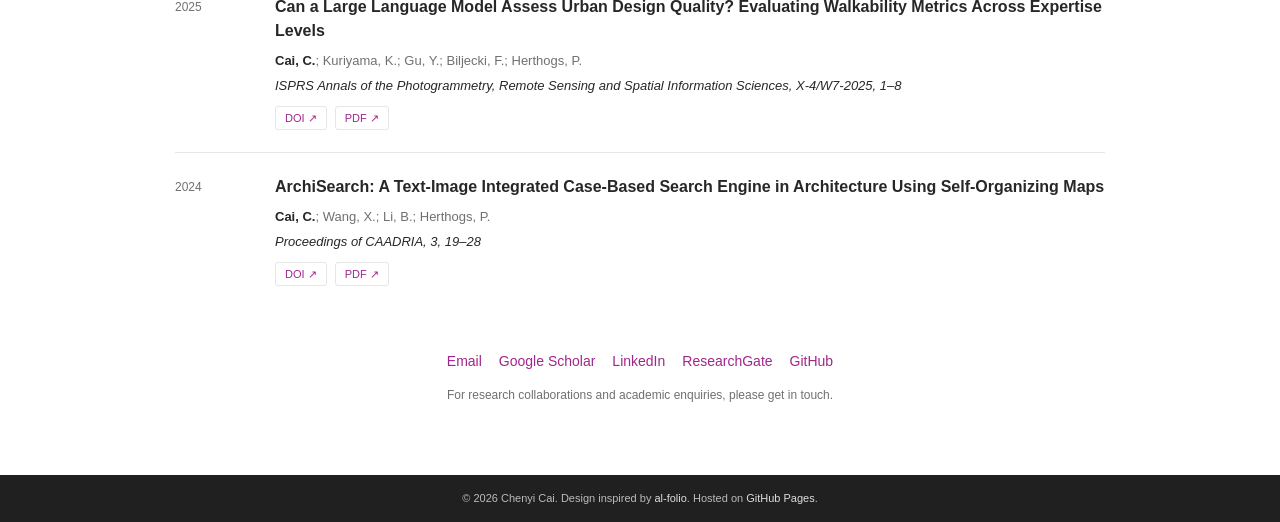
==== commit a5da932c: "Highlight healthier urban environments" ====
--- a/index.html
+++ b/index.html
@@ -4,7 +4,7 @@
 <header class="site-header"><div class="nav-wrap"><a class="brand" href="./" aria-label="Chenyi Cai home">Chenyi <strong>Cai</strong></a><nav class="site-nav" id="navigation" aria-label="Main navigation"><a href="./" aria-current="page">about</a><a href="publications.html">publications</a><a href="projects.html">projects</a><a href="cv.html">CV</a><a href="teaching.html">teaching</a></nav><div class="nav-tools"><button class="icon-button" data-search aria-label="Search website" title="Search (Ctrl / ⌘ K)"><svg viewBox="0 0 24 24" aria-hidden="true"><circle cx="10.5" cy="10.5" r="6.5"/><path d="m16 16 5 5"/></svg></button><button class="icon-button" data-theme aria-label="Switch color theme" aria-pressed="false"><svg viewBox="0 0 24 24" aria-hidden="true"><path d="M21 13a9 9 0 0 1-10-10 9 9 0 1 0 10 10Z"/></svg></button><button class="icon-button menu-toggle" data-menu aria-label="Toggle navigation" aria-controls="navigation" aria-expanded="false"><svg viewBox="0 0 24 24" aria-hidden="true"><path d="M4 6h16M4 12h16M4 18h16"/></svg></button></div></div></header>
 <main class="container" id="main"><header class="page-heading"><h1>Chenyi <strong>Cai</strong></h1><p class="page-description">Postdoctoral Research Fellow · National University of Singapore</p></header>
  <div class="profile-layout"><div class="biography">
- <p class="lead">I am a computational designer, researcher, and active participant in the urban environment. I investigate how urban environments can be encoded into <span style="color:var(--accent)">meaningful representations</span>, how these representations relate to <span style="color:var(--accent)">urban performance</span> and <span style="color:var(--accent)">human experience</span>, and how people and machines can collaborate to better understand and shape our cities. My work aims to translate these insights into <span style="color:var(--accent)">actionable design solutions</span> that enhance <span style="color:var(--accent)">human experience</span> and foster healthier urban environments.</p>
+ <p class="lead">I am a computational designer, researcher, and active participant in the urban environment. I investigate how urban environments can be encoded into <span style="color:var(--accent)">meaningful representations</span>, how these representations relate to <span style="color:var(--accent)">urban performance</span> and <span style="color:var(--accent)">human experience</span>, and how people and machines can collaborate to better understand and shape our cities. My work aims to translate these insights into <span style="color:var(--accent)">actionable design solutions</span> that enhance <span style="color:var(--accent)">human experience</span> and foster <span style="color:var(--accent)">healthier urban environments</span>.</p>
  <p>My research spans four interconnected areas: urban search engines, performance-driven urban form, AI-based walkability evaluation, and preference-informed urban design interventions.</p>
  <p>Previously, I was a postdoctoral researcher at the Singapore-ETH Centre’s Future Cities Laboratory Global. I received my PhD in Architecture from Southeast University, including a joint-PhD research stay at ETH Zürich.</p>
  </div><figure class="profile-card"><img class="profile-photo" src="profile-original.png" alt="Chenyi Cai climbing in the mountains" width="1258" height="908" style="width:100%;height:auto;aspect-ratio:auto;object-fit:contain" fetchpriority="high"><figcaption>Chenyi <strong>Cai</strong><br>Department of Architecture<br>National University of Singapore<br><a class="profile-link" href="mailto:cai.chenyi@nus.edu.sg">cai.chenyi@nus.edu.sg</a></figcaption></figure></div>
